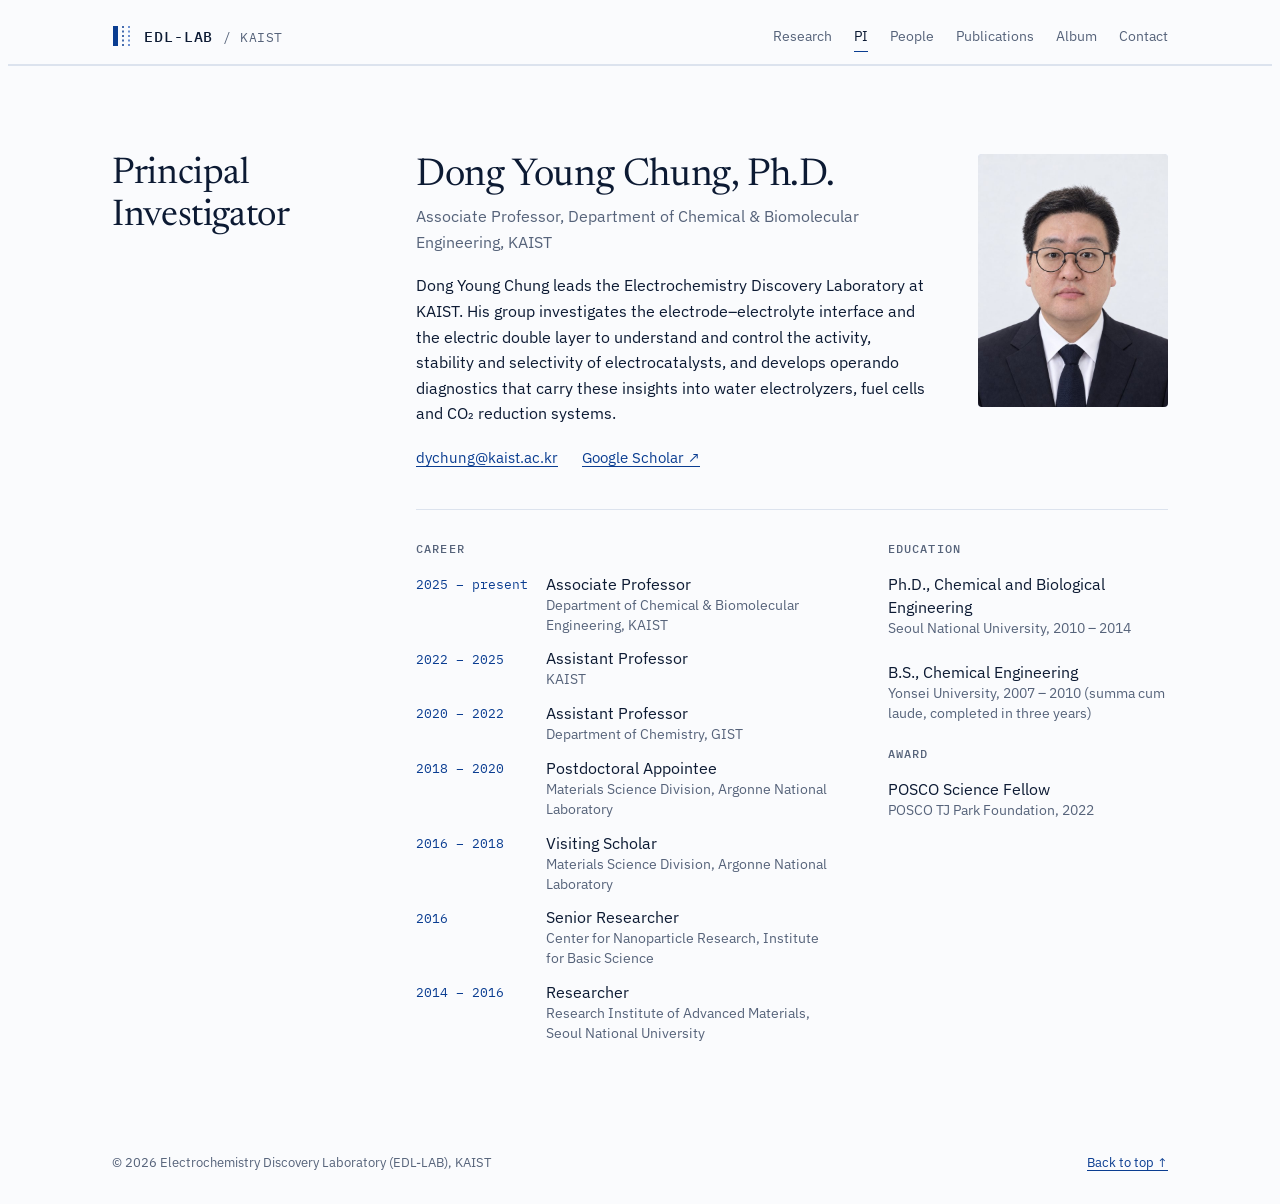
==== pi.html @ 7c0d5f0f "Add files via upload" ====
<!doctype html>
<html lang="en">
<head>
<meta charset="utf-8">
<meta name="viewport" content="width=device-width, initial-scale=1">
<meta name="description" content="EDL-LAB at KAIST (Electrochemistry Discovery Laboratory, PI Dong Young Chung): electrochemistry, electrocatalysis and electroanalytical chemistry.">
<meta property="og:title" content="EDL-LAB at KAIST">
<meta property="og:description" content="Electrochemistry, electrocatalysis and electroanalytical chemistry at KAIST.">
<link rel="icon" href="data:image/svg+xml,%3Csvg xmlns='http://www.w3.org/2000/svg' viewBox='0 0 32 32'%3E%3Crect width='32' height='32' rx='6' fill='%230A3D91'/%3E%3Ctext x='16' y='22' font-family='Georgia,serif' font-size='18' font-weight='600' text-anchor='middle' fill='white'%3EE%3C/text%3E%3C/svg%3E">
<link rel="preconnect" href="https://fonts.googleapis.com">
<link rel="preconnect" href="https://fonts.gstatic.com" crossorigin>
<link rel="stylesheet" href="https://fonts.googleapis.com/css2?family=IBM+Plex+Mono:wght@400;500&family=IBM+Plex+Sans:wght@400;500;600&family=Newsreader:opsz,wght@6..72,400;6..72,500&display=swap">
<link rel="stylesheet" href="style.css">
<title>Principal Investigator – EDL-LAB at KAIST</title>
</head>
<body>

<header class="site-head">
  <div class="wrap">
    <a class="brand" href="index.html" aria-label="EDL-LAB home">
      <svg width="22" height="22" viewBox="0 0 22 22" role="presentation" aria-hidden="true">
        <rect x="1" y="1" width="5" height="20" fill="var(--accent)"/>
        <line x1="11" y1="1" x2="11" y2="21" stroke="var(--accent)" stroke-width="1.5" stroke-dasharray="2 2.5"/>
        <line x1="17" y1="1" x2="17" y2="21" stroke="var(--accent-2)" stroke-width="1.5" stroke-dasharray="2 2.5"/>
      </svg>
      <span>EDL-LAB <small>/ KAIST</small></span>
    </a>
    <nav class="nav" aria-label="Sections">
      <a href="research.html">Research</a>
      <a href="pi.html" aria-current="page">PI</a>
      <a href="people.html">People</a>
      <a href="publications.html">Publications</a>
      <a href="album.html">Album</a>
      <a href="contact.html">Contact</a>
    </nav>
  </div>
</header>

<main id="top">
<section class="sec" id="pi" aria-labelledby="pi-h">
    <div class="wrap sec-grid">
      <div class="sec-head">
        <h2 id="pi-h">Principal Investigator</h2>
      </div>
      <div>
        <div class="pi-top">
          <div>
            <p class="pi-name">Dong Young Chung, Ph.D.</p>
            <p class="pi-role">Associate Professor, Department of Chemical &amp; Biomolecular Engineering, KAIST</p>
            <p class="pi-bio">Dong Young Chung leads the Electrochemistry Discovery Laboratory at KAIST. His group investigates the electrode–electrolyte interface and the electric double layer to understand and control the activity, stability and selectivity of electrocatalysts, and develops operando diagnostics that carry these insights into water electrolyzers, fuel cells and CO₂ reduction systems.</p>
            <div class="pi-links">
              <a href="mailto:dychung@kaist.ac.kr">dychung@kaist.ac.kr</a>
              <a href="https://scholar.google.com/citations?user=2eYRWmYAAAAJ&amp;hl=en" target="_blank" rel="noopener">Google Scholar ↗</a>
            </div>
          </div>
          <img class="pi-photo" src="img/pi.jpg" alt="Portrait of Dong Young Chung" width="570" height="760">
        </div>

        <div class="pi-cols">
          <div>
            <h3>Career</h3>
            <dl class="tl">
              <dt>2025 – present</dt><dd>Associate Professor<small>Department of Chemical &amp; Biomolecular Engineering, KAIST</small></dd>
              <dt>2022 – 2025</dt><dd>Assistant Professor<small>KAIST</small></dd>
              <dt>2020 – 2022</dt><dd>Assistant Professor<small>Department of Chemistry, GIST</small></dd>
              <dt>2018 – 2020</dt><dd>Postdoctoral Appointee<small>Materials Science Division, Argonne National Laboratory</small></dd>
              <dt>2016 – 2018</dt><dd>Visiting Scholar<small>Materials Science Division, Argonne National Laboratory</small></dd>
              <dt>2016</dt><dd>Senior Researcher<small>Center for Nanoparticle Research, Institute for Basic Science</small></dd>
              <dt>2014 – 2016</dt><dd>Researcher<small>Research Institute of Advanced Materials, Seoul National University</small></dd>
            </dl>
          </div>
          <div class="edu">
            <div>
              <h3>Education</h3>
              <p>Ph.D., Chemical and Biological Engineering<small>Seoul National University, 2010 – 2014</small></p>
            </div>
            <p>B.S., Chemical Engineering<small>Yonsei University, 2007 – 2010 (summa cum laude, completed in three years)</small></p>
            <div>
              <h3>Award</h3>
              <p>POSCO Science Fellow<small>POSCO TJ Park Foundation, 2022</small></p>
            </div>
          </div>
        </div>
      </div>
    </div>
  </section>
</main>

<footer class="foot">
  <div class="wrap">
    <span>&copy; 2026 Electrochemistry Discovery Laboratory (EDL-LAB), KAIST</span>
    <a href="index.html">Back to top &uarr;</a>
  </div>
</footer>

</body>
</html>
---- style.css ----
:root {
  --bg: #FAFBFD;
  --surface: #FFFFFF;
  --tint: #EEF3FB;
  --ink: #0C1A33;
  --muted: #56637A;
  --line: #DCE3EE;
  --guide: #9FB0CB;
  --accent: #0A3D91;
  --accent-2: #3F6FC4;
  --accent-soft: #D5E2F7;
  --on-accent: #FFFFFF;
  --on-cat: #FFFFFF;
  --band: #0A3D91;
  --on-band: #FFFFFF;
  --on-band-muted: #C9D8F4;
  --display: 'Newsreader', 'Iowan Old Style', Georgia, serif;
  --sans: 'IBM Plex Sans', system-ui, -apple-system, 'Segoe UI', sans-serif;
  --mono: 'IBM Plex Mono', ui-monospace, 'SF Mono', Menlo, monospace;
  color-scheme: light;
}
@media (prefers-color-scheme: dark) {
  :root:not([data-theme="light"]) {
    --bg: #0A111F;
    --surface: #0F182B;
    --tint: #101C33;
    --ink: #E7EDF8;
    --muted: #9AA8C2;
    --line: #23304A;
    --guide: #3A4C70;
    --accent: #7EA6FF;
    --accent-2: #5B8DEF;
    --accent-soft: #1B2C4D;
    --on-accent: #0A111F;
    --on-cat: #0A111F;
    --band: #12306B;
    --on-band: #FFFFFF;
    --on-band-muted: #B5C6E8;
    color-scheme: dark;
  }
}
:root[data-theme="dark"] {
  --bg: #0A111F;
  --surface: #0F182B;
  --tint: #101C33;
  --ink: #E7EDF8;
  --muted: #9AA8C2;
  --line: #23304A;
  --guide: #3A4C70;
  --accent: #7EA6FF;
  --accent-2: #5B8DEF;
  --accent-soft: #1B2C4D;
  --on-accent: #0A111F;
  --on-cat: #0A111F;
  --band: #12306B;
  --on-band: #FFFFFF;
  --on-band-muted: #B5C6E8;
  color-scheme: dark;
}

* { box-sizing: border-box; }
html { scroll-behavior: smooth; }
@media (prefers-reduced-motion: reduce) { html { scroll-behavior: auto; } * { transition: none !important; } }
body {
  background: var(--bg);
  color: var(--ink);
  font-family: var(--sans);
  font-size: 1rem;
  line-height: 1.6;
  -webkit-font-smoothing: antialiased;
}
h1, h2, h3, p, ul, dl, dd, figure { margin: 0; }
a { color: var(--accent); text-underline-offset: 3px; text-decoration-thickness: 1px; }
a:hover { text-decoration-thickness: 2px; }
a:focus-visible, button:focus-visible { outline: 2px solid var(--accent); outline-offset: 3px; border-radius: 2px; }

.wrap { width: 100%; max-width: 1120px; margin-inline: auto; padding-inline: clamp(16px, 4vw, 32px); }
.mono { font-family: var(--mono); }
.tag {
  font-family: var(--mono); font-weight: 500; font-size: .72rem;
  letter-spacing: .1em; text-transform: uppercase; color: var(--accent);
}

/* ---------- Header ---------- */
.site-head {
  background: color-mix(in srgb, var(--bg) 90%, transparent);
  border-bottom: 1px solid var(--line);
}
.site-head .wrap { display: flex; flex-wrap: wrap; align-items: center; justify-content: space-between; gap: 6px 24px; padding-block: 12px; }
.brand { display: inline-flex; align-items: center; gap: 10px; color: var(--ink); text-decoration: none; font-family: var(--mono); font-weight: 500; letter-spacing: .06em; font-size: .95rem; }
.brand span small { color: var(--muted); font-weight: 400; letter-spacing: .04em; }
.brand svg { display: block; }
.nav { display: flex; flex-wrap: wrap; gap: 4px 22px; font-size: .9rem; }
.nav a { color: var(--muted); text-decoration: none; padding-block: 4px; border-bottom: 1px solid transparent; transition: color .15s, border-color .15s; }
.nav a:hover { color: var(--ink); border-bottom-color: var(--accent); }
@media (min-width: 640px) {
  .site-head { position: sticky; top: env(safe-area-inset-top, 0px); z-index: 10; backdrop-filter: blur(10px); -webkit-backdrop-filter: blur(10px); }
}

/* ---------- Hero ---------- */
.hero { padding-block: clamp(40px, 7vw, 88px) clamp(48px, 7vw, 88px); }
.hero-grid { display: grid; grid-template-columns: minmax(0, 1.08fr) minmax(0, .92fr); gap: clamp(32px, 6vw, 72px); align-items: center; }
@media (max-width: 900px) { .hero-grid { grid-template-columns: 1fr; } }
.hero h1 {
  font-family: var(--display); font-weight: 400; letter-spacing: -.02em; line-height: 1.08;
  font-size: clamp(2.3rem, 5.2vw, 3.7rem); text-wrap: balance; margin-top: 18px;
}
.hero .lede { margin-top: 22px; max-width: 34em; font-size: 1.075rem; color: var(--muted); }
.cta { display: flex; flex-wrap: wrap; gap: 12px 20px; align-items: center; margin-top: 30px; }
.btn {
  display: inline-block; background: var(--accent); color: var(--on-accent); text-decoration: none;
  font-weight: 500; font-size: .95rem; padding: 11px 20px; border-radius: 4px; border: 1px solid var(--accent);
  transition: opacity .15s;
}
.btn:hover { opacity: .9; text-decoration: none; }
.btn-ghost { background: transparent; color: var(--accent); }
.btn-ghost:hover { background: var(--accent-soft); opacity: 1; }
.facts { display: grid; gap: 10px; margin-top: 40px; padding-top: 22px; border-top: 1px solid var(--line); font-size: .9rem; }
.facts div { display: grid; grid-template-columns: 7.5rem minmax(0, 1fr); gap: 12px; }
.facts dt { font-family: var(--mono); font-size: .72rem; letter-spacing: .08em; text-transform: uppercase; color: var(--muted); padding-top: .2em; }
.facts dd { color: var(--ink); }

.figure { background: var(--tint); border: 1px solid var(--line); border-radius: 6px; padding: clamp(14px, 3vw, 26px); }
.figure svg { display: block; width: 100%; height: auto; max-width: 480px; margin-inline: auto; }
.figure figcaption { margin-top: 14px; padding-top: 12px; border-top: 1px solid var(--line); font-size: .8rem; line-height: 1.5; color: var(--muted); }
.edl .el { fill: var(--accent); }
.edl .band { fill: url(#edl-diffuse); }
.edl .s0 { stop-color: var(--accent); stop-opacity: .17; }
.edl .s1 { stop-color: var(--accent); stop-opacity: 0; }
.edl .guide { stroke: var(--guide); stroke-width: 1; stroke-dasharray: 3 4; fill: none; }
.edl .axis { stroke: var(--muted); stroke-width: 1; fill: none; }
.edl .curve { stroke: var(--accent); stroke-width: 2.5; fill: none; stroke-linecap: round; stroke-linejoin: round; }
.edl .ring { stroke: var(--accent-2); stroke-width: 1.2; stroke-dasharray: 2 3; fill: none; opacity: .75; }
.edl .cat { fill: var(--accent-2); }
.edl .ani { fill: var(--surface); stroke: var(--muted); stroke-width: 1.4; }
.edl .wo { fill: var(--accent); }
.edl .wh { fill: var(--accent-2); }
.edl text { font-family: var(--mono); fill: var(--muted); font-size: 13px; }
.edl .lbl { letter-spacing: .08em; }
.edl .on { fill: #FFFFFF; font-weight: 500; letter-spacing: .14em; font-size: 12px; }
.edl .sign { fill: var(--on-cat); font-family: var(--sans); font-size: 14px; font-weight: 600; text-anchor: middle; dominant-baseline: central; }
.edl .neg { fill: #FFFFFF; font-family: var(--sans); font-size: 18px; text-anchor: middle; dominant-baseline: central; }
.edl .k { fill: var(--ink); }
.edl .hd { font-size: 12px; letter-spacing: .06em; fill: var(--muted); }
.edl .sm { font-size: 12px; }
.edl .acc { fill: var(--accent); }
.edl .c { text-anchor: middle; }
.edl .mid { dominant-baseline: central; }
.edl .ln { stroke: var(--muted); stroke-width: 1.2; fill: none; }
.edl .ln-a { stroke: var(--accent); stroke-width: 1.4; fill: none; }
.edl .ah { fill: var(--muted); }
.edl .aha { fill: var(--accent); }
.edl .box { fill: var(--surface); stroke: var(--guide); stroke-width: 1.2; }
.edl .bub { fill: none; stroke: var(--accent-2); stroke-width: 1.2; }
.edl .mem { fill: var(--accent-soft); }
.edl .seg-a { fill: var(--accent); }
.edl .seg-b { fill: var(--accent-2); }
.edl .seg-c { fill: var(--surface); stroke: var(--muted); stroke-width: 1.2; stroke-dasharray: 3 3; }
.edl .onfill { fill: var(--on-cat); }
.edl .asign { fill: var(--muted); font-family: var(--sans); font-size: 13px; font-weight: 600; text-anchor: middle; dominant-baseline: central; }

/* ---------- Sections ---------- */
.sec { padding-block: clamp(48px, 7vw, 88px); border-top: 1px solid var(--line); }
.sec-grid { display: grid; grid-template-columns: minmax(0, 15rem) minmax(0, 1fr); gap: clamp(24px, 5vw, 72px); }
@media (max-width: 860px) { .sec-grid { grid-template-columns: 1fr; } }
@media (min-width: 861px) { .sec-head { position: sticky; top: 92px; align-self: start; } }
.sec-head h2 { font-family: var(--display); font-weight: 400; font-size: clamp(1.75rem, 3.4vw, 2.3rem); letter-spacing: -.01em; line-height: 1.15; text-wrap: balance; }
.sec-head p { margin-top: 12px; color: var(--muted); font-size: .95rem; max-width: 28em; }
section[id] { scroll-margin-top: 72px; }

/* Research */
.theme { padding-block: 30px; border-top: 1px solid var(--line); }
.theme:first-child { border-top: 0; padding-top: 0; }
.theme h3 { font-family: var(--display); font-weight: 400; font-size: 1.55rem; line-height: 1.25; margin-top: 8px; text-wrap: balance; }
.theme { container-type: inline-size; }
.theme-in { display: grid; grid-template-columns: minmax(0, 1fr); gap: 26px 40px; align-items: start; }
@container (min-width: 660px) { .theme-in { grid-template-columns: minmax(0, 1fr) 400px; } }
.theme-txt > p:not(.tag) { margin-top: 10px; max-width: 40em; }
.figure.sch { padding: clamp(10px, 2.6vw, 16px); }
.figure.sch svg { max-width: 440px; }
.figure.sch figcaption { margin-top: 10px; padding-top: 10px; }
.theme ul { list-style: none; padding: 0; margin-top: 16px; display: grid; gap: 8px; max-width: 42em; }
.theme li { position: relative; padding-left: 20px; color: var(--muted); }
.theme li::before { content: ""; position: absolute; left: 0; top: .82em; width: 10px; height: 1px; background: var(--accent); }
.scope { margin-top: 12px; padding-top: 28px; border-top: 1px solid var(--line); display: grid; gap: 18px; }
.scope-row { display: grid; grid-template-columns: 7.5rem minmax(0, 1fr); gap: 8px 16px; align-items: baseline; }
@media (max-width: 560px) { .scope-row { grid-template-columns: 1fr; } }
.chips { display: flex; flex-wrap: wrap; gap: 8px; }
.chip { font-size: .85rem; padding: 4px 11px; border: 1px solid var(--line); border-radius: 3px; background: var(--surface); color: var(--ink); }

/* PI */
.pi-top { display: grid; grid-template-columns: minmax(0, 1fr) 190px; gap: 28px clamp(24px, 4vw, 48px); align-items: start; }
.pi-photo { width: 190px; max-width: 100%; height: auto; aspect-ratio: 3 / 4; object-position: 50% 22%; border-radius: 4px; object-fit: cover; display: grid; place-items: center; background: var(--accent-soft); color: var(--accent); font: 500 2rem var(--mono); letter-spacing: .06em; }
@media (max-width: 720px) { .pi-top { grid-template-columns: 1fr; } .pi-photo { order: -1; width: 150px; } }
.pi-name { font-family: var(--display); font-weight: 400; font-size: clamp(1.8rem, 3.6vw, 2.4rem); letter-spacing: -.01em; line-height: 1.15; }
.pi-role { margin-top: 6px; color: var(--muted); }
.pi-bio { margin-top: 18px; max-width: 40em; }
.pi-links { display: flex; flex-wrap: wrap; gap: 8px 24px; margin-top: 18px; font-size: .95rem; }
.pi-cols { display: grid; grid-template-columns: minmax(0, 1.5fr) minmax(0, 1fr); gap: 32px clamp(24px, 4vw, 56px); margin-top: 40px; padding-top: 30px; border-top: 1px solid var(--line); }
@media (max-width: 720px) { .pi-cols { grid-template-columns: 1fr; } }
.pi-cols h3, .sub-h { font-family: var(--mono); font-weight: 500; font-size: .72rem; letter-spacing: .1em; text-transform: uppercase; color: var(--muted); margin-bottom: 14px; }
.tl { display: grid; grid-template-columns: 7rem minmax(0, 1fr); gap: 12px 18px; }
@media (max-width: 480px) { .tl { grid-template-columns: 1fr; gap: 2px; } .tl dd { margin-bottom: 12px; } }
.tl dt { font-family: var(--mono); font-size: .8rem; color: var(--accent); padding-top: .18em; font-variant-numeric: tabular-nums; }
.tl dd { line-height: 1.45; }
.tl dd small { display: block; color: var(--muted); font-size: .85rem; }
.edu { display: grid; gap: 22px; align-content: start; }
.edu p { line-height: 1.45; }
.edu small { display: block; color: var(--muted); font-size: .85rem; }

/* Publications */
.sub-h { margin-bottom: 4px; }
.hl { display: grid; grid-template-columns: 12rem minmax(0, 1fr); gap: 4px 24px; padding-block: 18px; border-top: 1px solid var(--line); align-items: baseline; }
.hl:first-of-type { border-top: 0; }
.hl .ref { font-family: var(--mono); font-size: .8rem; color: var(--accent); }
.hl .ttl { font-family: var(--display); font-size: 1.28rem; line-height: 1.3; text-wrap: pretty; }
.hl .au { margin-top: 6px; color: var(--muted); font-size: .88rem; line-height: 1.5; }
.au strong { color: var(--ink); font-weight: 600; }
@media (max-width: 640px) { .hl { grid-template-columns: 1fr; } }
.recent-head { display: flex; flex-wrap: wrap; align-items: end; justify-content: space-between; gap: 14px 24px; margin-top: 44px; padding-top: 30px; border-top: 1px solid var(--line); }
.filter { display: flex; flex-wrap: wrap; gap: 6px; }
.fbtn {
  font: 500 .78rem var(--mono); letter-spacing: .04em; color: var(--muted); background: transparent;
  border: 1px solid var(--line); border-radius: 3px; padding: 6px 11px; cursor: pointer; transition: background .15s, color .15s, border-color .15s;
}
.fbtn:hover { color: var(--ink); border-color: var(--guide); }
.fbtn[aria-pressed="true"] { background: var(--accent); border-color: var(--accent); color: var(--on-accent); }
.recent-head { justify-content: space-between; align-items: baseline; }
.count { font-size: .78rem; color: var(--muted); }
.recent-head + .filter { margin-top: 14px; }
.search { margin-top: 14px; }
.q { width: 100%; max-width: 24rem; font: inherit; font-size: .92rem; padding: 9px 12px; color: var(--ink); background: var(--surface); border: 1px solid var(--line); border-radius: 4px; }
.q::placeholder { color: var(--muted); }
.q:focus-visible { outline: 2px solid var(--accent); outline-offset: 2px; }
.sr { position: absolute; width: 1px; height: 1px; overflow: hidden; clip-path: inset(50%); white-space: nowrap; }
#pub-list { margin-top: 18px; }
.pub .no { display: block; color: var(--accent); }
.pub .note { margin-top: 5px; font-size: .82rem; color: var(--accent); }
.eqn { color: var(--muted); font-size: .8rem; white-space: nowrap; }
.none { padding-block: 24px; color: var(--muted); }
.pub { display: grid; grid-template-columns: 12rem minmax(0, 1fr); gap: 4px 24px; padding-block: 15px; border-top: 1px solid var(--line); }
.pub .ref { font-family: var(--mono); font-size: .76rem; line-height: 1.55; color: var(--muted); font-variant-numeric: tabular-nums; }
.pub .ttl { font-weight: 500; line-height: 1.42; text-wrap: pretty; }
.pub .au { margin-top: 3px; color: var(--muted); font-size: .88rem; }
.corr { display: inline-block; margin-left: 8px; font: 500 .64rem var(--mono); letter-spacing: .08em; text-transform: uppercase; color: var(--accent); border: 1px solid var(--accent-soft); background: var(--accent-soft); border-radius: 3px; padding: 1px 6px; vertical-align: 1px; white-space: nowrap; }
@media (max-width: 640px) { .pub { grid-template-columns: 1fr; } }
.more { margin-top: 22px; padding-top: 18px; border-top: 1px solid var(--line); font-size: .95rem; }

/* People */
.grp { display: grid; grid-template-columns: 9rem minmax(0, 1fr); gap: 14px 24px; padding-block: 24px; border-top: 1px solid var(--line); }
.grp:first-child { border-top: 0; padding-top: 0; }
@media (max-width: 640px) { .grp { grid-template-columns: 1fr; } }
.grp h3 { font-family: var(--mono); font-weight: 500; font-size: .72rem; letter-spacing: .1em; text-transform: uppercase; color: var(--muted); padding-top: .3em; }
.roster { display: grid; grid-template-columns: repeat(auto-fill, minmax(17rem, 1fr)); gap: 24px 28px; list-style: none; padding: 0; }
.person { display: grid; grid-template-columns: 72px minmax(0, 1fr); gap: 14px; align-items: start; }
.ph {
  display: grid; place-items: center; width: 72px; height: auto; aspect-ratio: 4 / 5; border-radius: 4px; object-fit: cover; object-position: 50% 15%;
  background: var(--accent-soft); color: var(--accent); font: 500 .85rem var(--mono); letter-spacing: .04em;
}
.person .n { display: flex; flex-wrap: wrap; align-items: baseline; gap: 2px 8px; font-weight: 500; }
.person .role { margin-left: 0; font: 500 .64rem var(--mono); letter-spacing: .08em; text-transform: uppercase; color: var(--accent); background: var(--accent-soft); border-radius: 3px; padding: 1px 6px; vertical-align: 1px; white-space: nowrap; }
.person .em { margin-top: 4px; font-family: var(--mono); font-size: .76rem; overflow-wrap: anywhere; }
.person .em a { color: var(--accent); }
.person .bg { color: var(--muted); font-size: .86rem; line-height: 1.45; margin-top: 2px; }
.alumni { display: grid; gap: 0; list-style: none; padding: 0; }
.alumni li { display: grid; grid-template-columns: 4.5rem minmax(0, 12rem) minmax(0, 1fr); gap: 4px 16px; padding-block: 9px; border-top: 1px solid var(--line); font-size: .93rem; }
.alumni li:first-child { border-top: 0; padding-top: 0; }
.alumni .y { font-family: var(--mono); font-size: .8rem; color: var(--accent); padding-top: .12em; }
.alumni .d { color: var(--muted); }
@media (max-width: 560px) { .alumni li { grid-template-columns: 4rem 1fr; } .alumni .d { grid-column: 2; } }

/* Album */
.alb-head { display: flex; flex-wrap: wrap; align-items: baseline; justify-content: space-between; gap: 8px 24px; }
.alb-list { margin-top: 18px; }
.alb-row { display: grid; grid-template-columns: 9.5rem minmax(0, 1fr); gap: 4px 24px; padding-block: 12px; border-top: 1px solid var(--line); }
.alb-row .cat { font: 500 .72rem var(--mono); letter-spacing: .08em; text-transform: uppercase; color: var(--accent); padding-top: .25em; }
.alb-row .cap { line-height: 1.45; }
@media (max-width: 560px) { .alb-row { grid-template-columns: 1fr; } }
.alb-grid { margin-top: 18px; display: grid; grid-template-columns: repeat(auto-fill, minmax(13.5rem, 1fr)); gap: 22px 18px; }
.alb-item { margin: 0; }
.alb-ph { position: relative; display: grid; place-items: center; width: 100%; aspect-ratio: 4 / 3; border: 1px dashed var(--guide); border-radius: 4px; background: var(--tint); color: var(--guide); }
.alb-ph svg { display: block; }
.alb-ph .no { position: absolute; left: 10px; top: 8px; font: 500 .7rem var(--mono); letter-spacing: .06em; color: var(--muted); }
.alb-item img { cursor: zoom-in; object-position: 50% 35%; }
.dlg { max-width: min(92vw, 980px); padding: 12px; border: 1px solid var(--line); border-radius: 6px; background: var(--surface); color: var(--ink); }
.dlg::backdrop { background: rgba(6, 12, 24, .72); }
.dlg img { display: block; max-width: 100%; max-height: 78vh; margin-inline: auto; border-radius: 3px; }
.dlg p { margin-top: 10px; font-size: .9rem; color: var(--muted); }
.dlg-x { position: absolute; right: 8px; top: 6px; z-index: 1; width: 32px; height: 32px; border: 0; border-radius: 4px; background: var(--surface); color: var(--ink); font-size: 1.4rem; line-height: 1; cursor: pointer; }
.alb-item img { display: block; width: 100%; aspect-ratio: 4 / 3; object-fit: cover; border-radius: 4px; background: var(--tint); }
.alb-item figcaption { margin-top: 8px; font-size: .86rem; line-height: 1.4; color: var(--muted); }
.alb-item .cat { display: block; margin-bottom: 2px; font: 500 .66rem var(--mono); letter-spacing: .08em; text-transform: uppercase; color: var(--accent); }

/* Contact */
.contact { background: var(--band); color: var(--on-band); padding-block: clamp(52px, 7vw, 88px); }
.contact .sec-grid { align-items: start; }
.contact h2 { font-family: var(--display); font-weight: 400; font-size: clamp(1.9rem, 3.8vw, 2.6rem); letter-spacing: -.01em; line-height: 1.12; text-wrap: balance; }
.contact .join { margin-top: 16px; max-width: 30em; color: var(--on-band-muted); }
.contact a { color: var(--on-band); }
.mail { font-family: var(--display); font-size: clamp(1.4rem, 3vw, 1.9rem); text-decoration-thickness: 1px; }
.addr { display: grid; gap: 22px; margin-top: 4px; }
.addr dt { font-family: var(--mono); font-size: .72rem; letter-spacing: .1em; text-transform: uppercase; color: var(--on-band-muted); margin-bottom: 4px; }
.addr dd { line-height: 1.5; }
.foot { padding-block: 22px; font-size: .8rem; color: var(--muted); }
.foot .wrap { display: flex; flex-wrap: wrap; justify-content: space-between; gap: 6px 24px; }

.nav a[aria-current="page"] { color: var(--ink); border-bottom-color: var(--accent); }
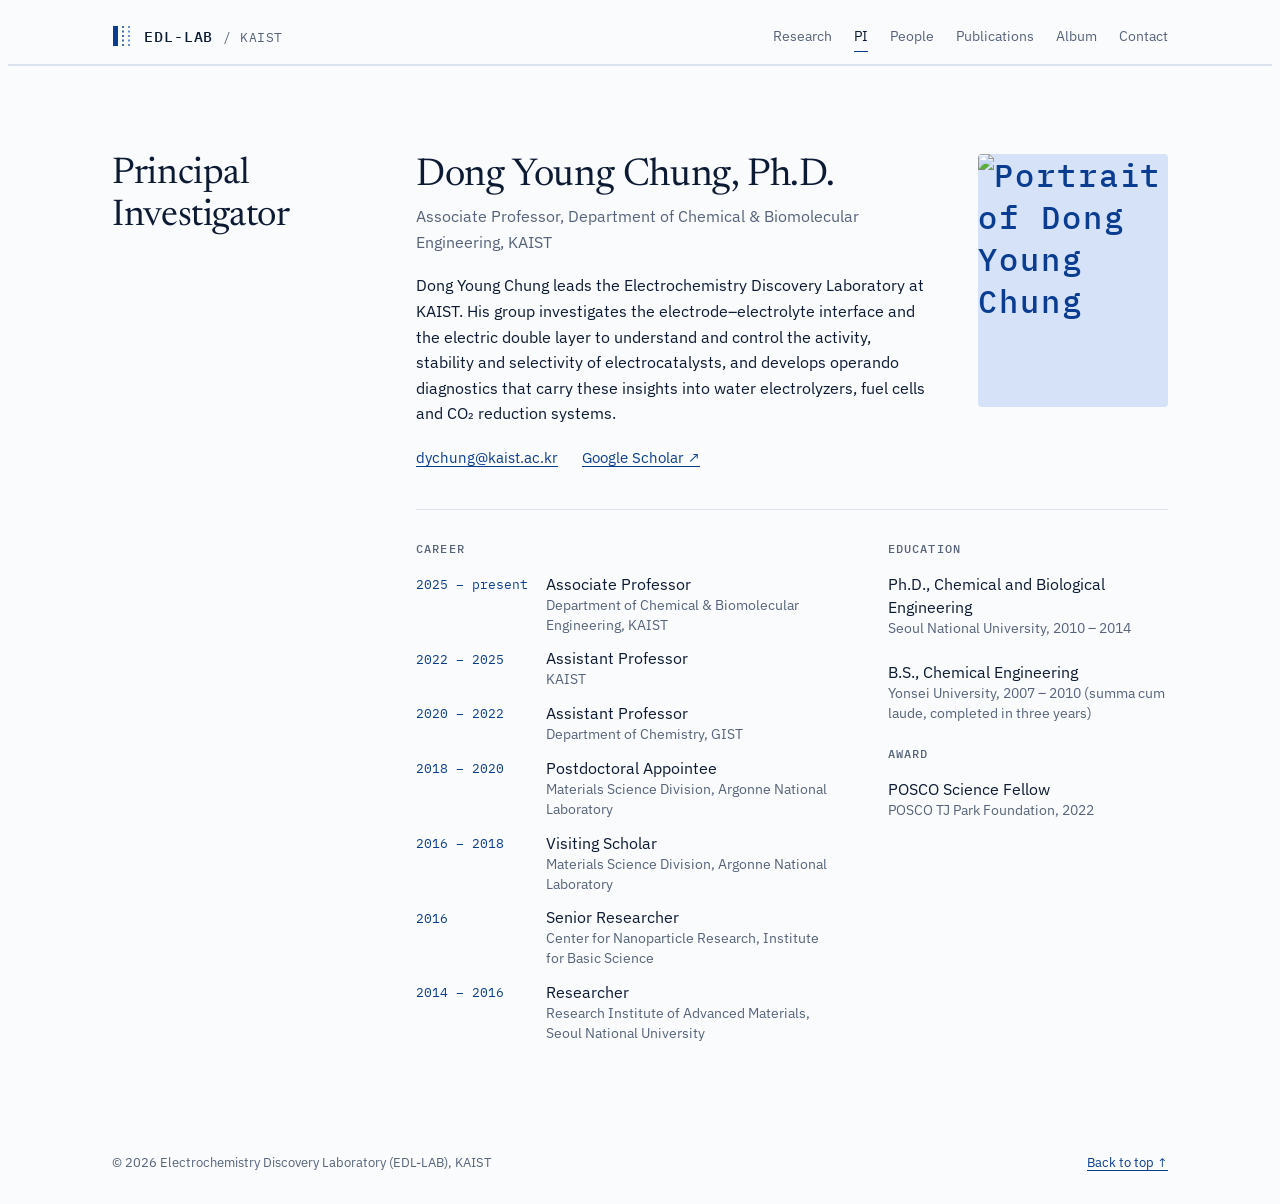
==== commit 4b72cf51: "Update profile image source in pi.html" ====
--- a/pi.html
+++ b/pi.html
@@ -53,7 +53,7 @@
               <a href="https://scholar.google.com/citations?user=2eYRWmYAAAAJ&amp;hl=en" target="_blank" rel="noopener">Google Scholar ↗</a>
             </div>
           </div>
-          <img class="pi-photo" src="img/pi.jpg" alt="Portrait of Dong Young Chung" width="570" height="760">
+          <img class="pi-photo" src="img/pi_2.jpg" alt="Portrait of Dong Young Chung" width="570" height="760">
         </div>
 
         <div class="pi-cols">
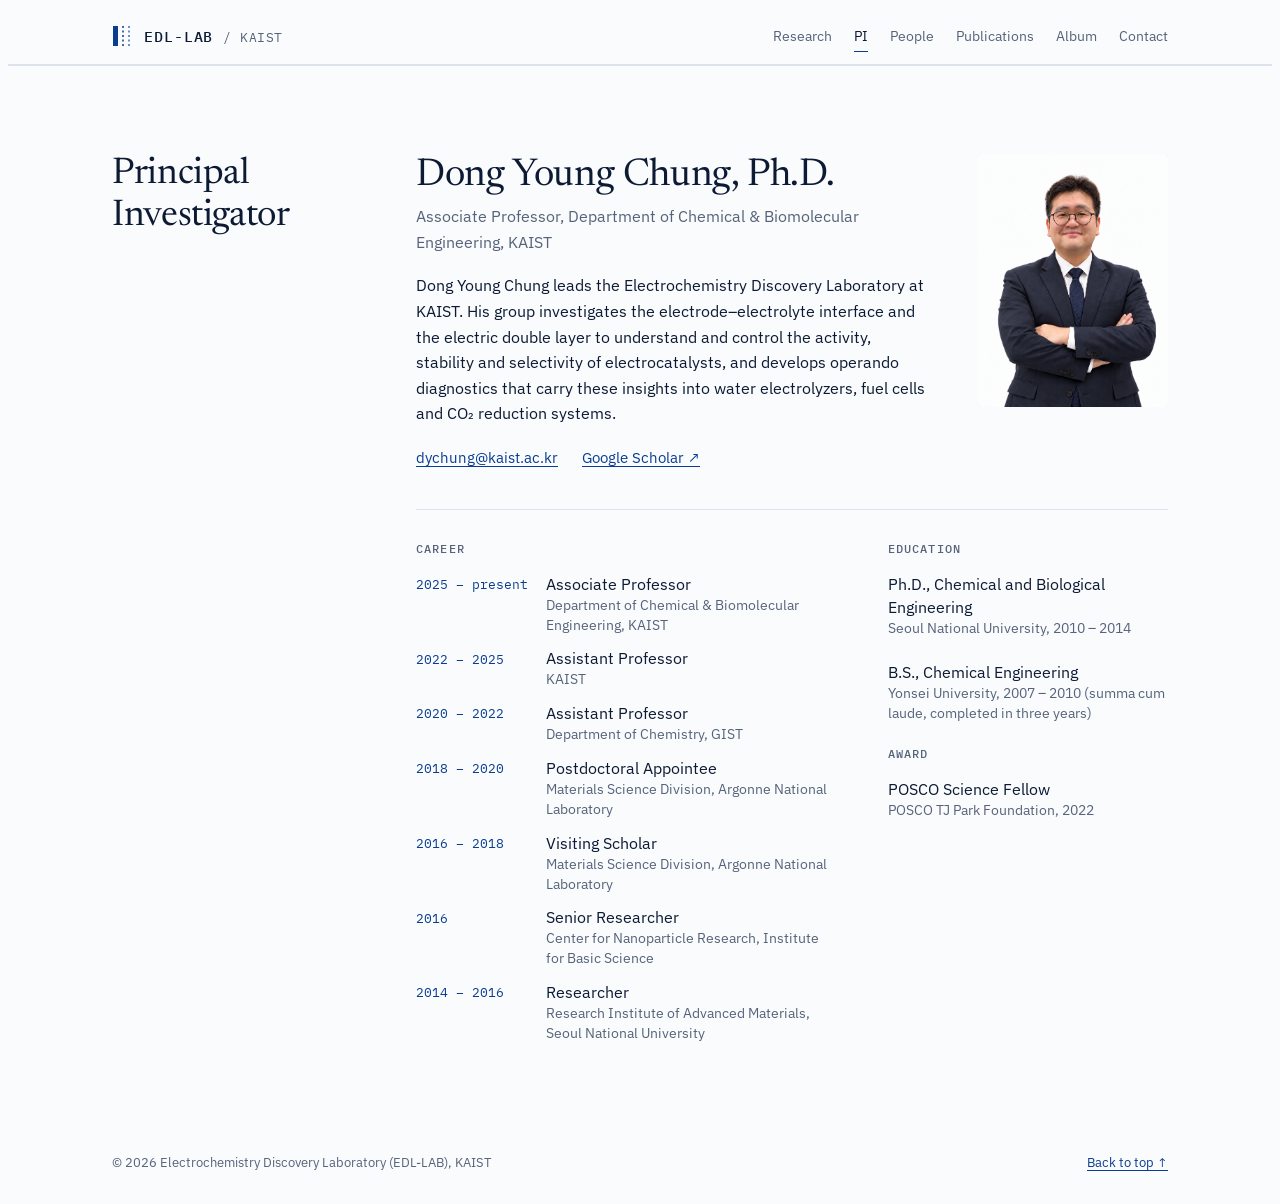
==== commit e464ade7: "Change image source from JPG to PNG format" ====
--- a/pi.html
+++ b/pi.html
@@ -53,7 +53,7 @@
               <a href="https://scholar.google.com/citations?user=2eYRWmYAAAAJ&amp;hl=en" target="_blank" rel="noopener">Google Scholar ↗</a>
             </div>
           </div>
-          <img class="pi-photo" src="img/pi_2.jpg" alt="Portrait of Dong Young Chung" width="570" height="760">
+          <img class="pi-photo" src="img/pi_2.png" alt="Portrait of Dong Young Chung" width="570" height="760">
         </div>
 
         <div class="pi-cols">
